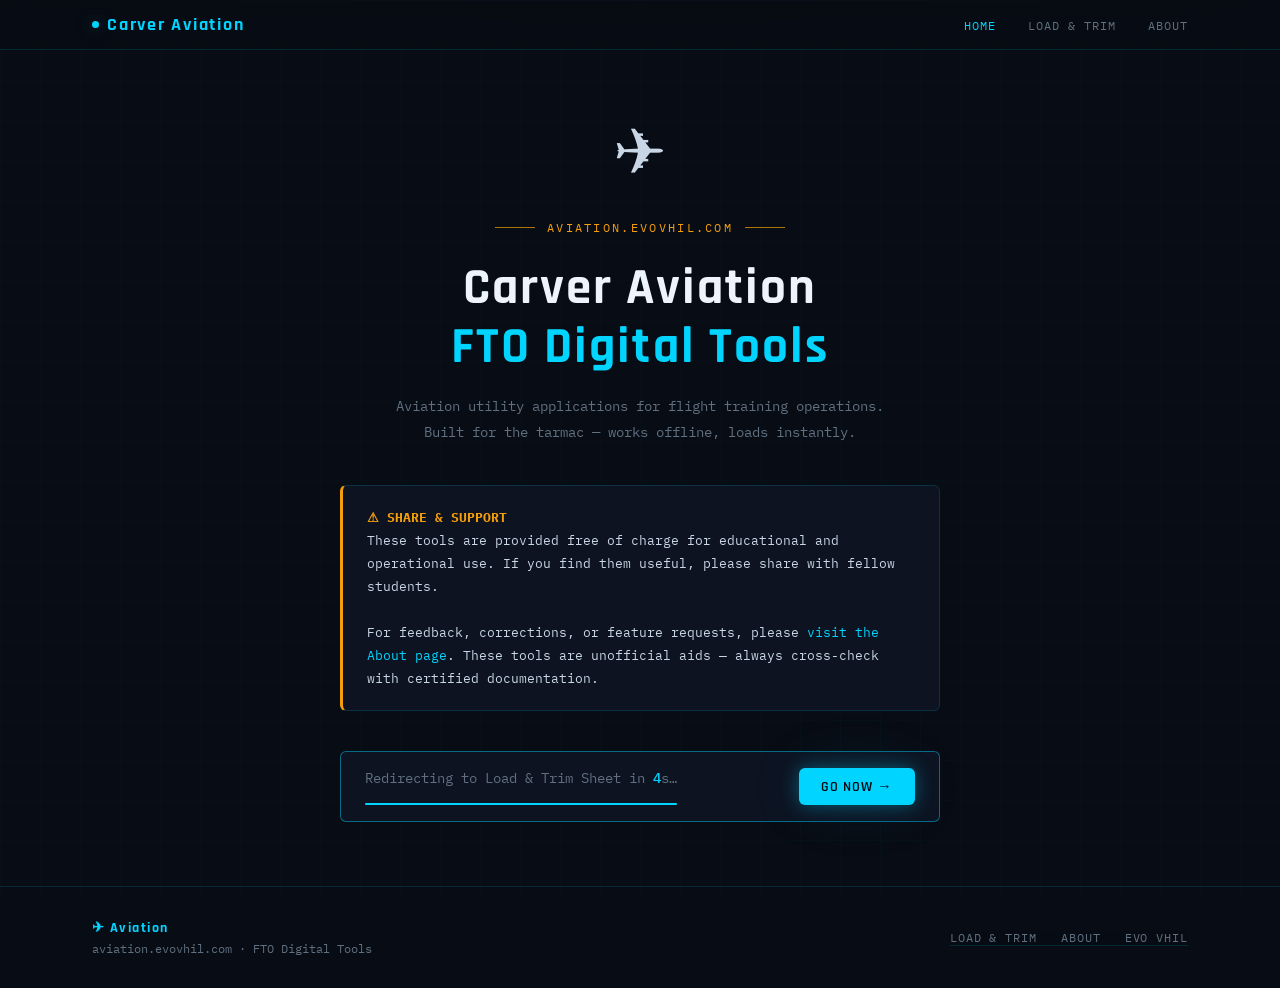
==== index.html @ 6cc7aa6f "Create index.html" ====
<!DOCTYPE html>
<html lang="en">
<head>
  <meta charset="UTF-8" />
  <meta name="viewport" content="width=device-width, initial-scale=1.0" />
  <title>Aviation — Vishal Bagade</title>

  <meta name="author" content="Vishal Bagade">
  <meta name="description" content="Aviation tools and utilities by Vishal Bagade — Carver Aviation FTO projects.">
  <meta name="robots" content="index, follow">

  <!-- GA4 -->
  <script async src="https://www.googletagmanager.com/gtag/js?id=G-EVS54RD7KM"></script>
  <script>
    window.dataLayer = window.dataLayer || [];
    function gtag(){dataLayer.push(arguments);}
    gtag('js', new Date());
    gtag('config', 'G-EVS54RD7KM');
  </script>
  <script>
    function trackEvent(name, params = {}) { gtag('event', name, params); }
  </script>

  <!-- GoatCounter -->
  <script data-goatcounter="https://evo-vhil.goatcounter.com/count" async src="//gc.zgo.at/count.js"></script>

  <!-- Auto-redirect after 5 seconds -->
  <meta http-equiv="refresh" content="5;url=/load-and-trim/">

  <link rel="icon" href="/favicon.ico">
  <link rel="icon" type="image/png" sizes="32x32" href="/favicon.png">
  <link rel="apple-touch-icon" href="/apple-touch-icon.png">

  <link rel="preconnect" href="https://fonts.googleapis.com">
  <link rel="preconnect" href="https://fonts.gstatic.com" crossorigin>
  <link href="https://fonts.googleapis.com/css2?family=Rajdhani:wght@400;500;600;700&family=IBM+Plex+Mono:wght@300;400;500&display=swap" rel="stylesheet">

  <style>
    :root {
      --bg:       #080c14;
      --bg-card:  #0d1321;
      --border:   rgba(0,212,255,0.15);
      --border-hi:rgba(0,212,255,0.45);
      --cyan:     #00d4ff;
      --cyan-dim: rgba(0,212,255,0.08);
      --amber:    #f59e0b;
      --text:     #c8d6e5;
      --text-dim: #607080;
      --text-hi:  #eef4fb;
      --mono:     'IBM Plex Mono', monospace;
      --head:     'Rajdhani', sans-serif;
      --glow:     0 0 18px rgba(0,212,255,0.35), 0 0 60px rgba(0,212,255,0.10);
      --radius:   6px;
    }
    *, *::before, *::after { box-sizing: border-box; margin: 0; padding: 0; }
    html { scroll-behavior: smooth; }
    body {
      background: var(--bg);
      color: var(--text);
      font-family: var(--head), sans-serif;
      min-height: 100vh;
      display: flex;
      flex-direction: column;
      overflow-x: hidden;
    }
    body::before {
      content: '';
      position: fixed; inset: 0;
      background-image:
        linear-gradient(rgba(0,212,255,0.025) 1px, transparent 1px),
        linear-gradient(90deg, rgba(0,212,255,0.025) 1px, transparent 1px);
      background-size: 40px 40px;
      pointer-events: none; z-index: 0;
    }
    body::after {
      content: '';
      position: fixed; top: 0; left: 0; right: 0; height: 1px;
      background: linear-gradient(90deg, transparent, var(--cyan), transparent);
      opacity: 0.6; pointer-events: none; z-index: 100;
    }

    /* Scan line */
    @keyframes scan { 0% { transform: translateY(-100%); } 100% { transform: translateY(100vh); } }
    .scanline {
      position: fixed; top: 0; left: 0; right: 0; height: 3px;
      background: linear-gradient(180deg, transparent, rgba(0,212,255,0.04), transparent);
      animation: scan 8s linear infinite;
      pointer-events: none; z-index: 99;
    }

    /* Nav */
    nav {
      position: sticky; top: 0; z-index: 200;
      background: rgba(8,12,20,0.92);
      backdrop-filter: blur(12px);
      border-bottom: 1px solid var(--border);
    }
    .nav-inner {
      display: flex; align-items: center; justify-content: space-between;
      padding: 0.85rem 2rem; max-width: 1160px; margin: 0 auto;
    }
    .nav-logo {
      font-family: var(--head); font-size: 1.1rem; font-weight: 700;
      color: var(--cyan); letter-spacing: 0.1em;
      display: flex; align-items: center; gap: 0.5rem;
      text-decoration: none;
    }
    .nav-logo .dot { width: 7px; height: 7px; background: var(--cyan); border-radius: 50%; box-shadow: var(--glow); }
    .nav-links { display: flex; gap: 2rem; }
    .nav-links a {
      font-family: var(--mono); font-size: 0.78rem; letter-spacing: 0.08em;
      color: var(--text-dim); text-transform: uppercase; text-decoration: none;
      transition: color 0.2s;
    }
    .nav-links a:hover, .nav-links a.active { color: var(--cyan); }

    /* Main content */
    main {
      flex: 1; display: flex; align-items: center; justify-content: center;
      padding: 4rem 2rem; position: relative; z-index: 1;
    }
    .splash {
      max-width: 600px; text-align: center;
    }
    .splash-icon {
      font-size: 4rem; margin-bottom: 1.5rem; display: block;
      animation: float 3s ease-in-out infinite;
    }
    @keyframes float {
      0%, 100% { transform: translateY(0); }
      50% { transform: translateY(-10px); }
    }
    .splash-eyebrow {
      font-family: var(--mono); font-size: 0.72rem; letter-spacing: 0.2em;
      text-transform: uppercase; color: var(--amber);
      display: flex; align-items: center; justify-content: center;
      gap: 0.75rem; margin-bottom: 1.5rem;
    }
    .splash-eyebrow::before, .splash-eyebrow::after {
      content: ''; width: 40px; height: 1px; background: var(--amber); opacity: 0.7;
    }
    h1 {
      font-family: var(--head); font-size: clamp(2rem, 6vw, 3.2rem); font-weight: 700;
      color: var(--text-hi); letter-spacing: 0.04em; line-height: 1.15;
      margin-bottom: 1rem;
    }
    h1 span { color: var(--cyan); }
    .splash-sub {
      font-family: var(--mono); font-size: 0.9rem; color: var(--text-dim);
      margin-bottom: 2.5rem; line-height: 1.8;
    }
    .disclaimer {
      background: var(--bg-card);
      border: 1px solid var(--border);
      border-left: 3px solid var(--amber);
      border-radius: var(--radius);
      padding: 1.25rem 1.5rem;
      font-family: var(--mono); font-size: 0.8rem; color: var(--text);
      line-height: 1.8; text-align: left; margin-bottom: 2.5rem;
    }
    .disclaimer strong { color: var(--amber); }
    .disclaimer a { color: var(--cyan); text-decoration: none; }
    .disclaimer a:hover { color: var(--text-hi); }

    /* Countdown */
    .redirect-bar {
      background: var(--bg-card);
      border: 1px solid var(--border-hi);
      border-radius: var(--radius);
      padding: 1rem 1.5rem;
      font-family: var(--mono); font-size: 0.85rem; color: var(--text-dim);
      display: flex; align-items: center; justify-content: space-between;
      gap: 1rem; flex-wrap: wrap;
    }
    .redirect-bar span { color: var(--cyan); font-weight: 500; }
    .btn-go {
      display: inline-flex; align-items: center;
      font-family: var(--head); font-weight: 600; letter-spacing: 0.07em;
      font-size: 0.9rem; padding: 0.6rem 1.4rem; border-radius: var(--radius);
      background: var(--cyan); color: #050810; text-decoration: none;
      box-shadow: var(--glow); transition: all 0.22s; text-transform: uppercase;
      white-space: nowrap;
    }
    .btn-go:hover { background: #20e5ff; transform: translateY(-1px); }

    /* Progress bar */
    .progress-track {
      height: 2px; background: var(--border); border-radius: 2px;
      margin-top: 1rem; overflow: hidden;
    }
    .progress-fill {
      height: 100%; background: var(--cyan);
      box-shadow: 0 0 8px var(--cyan);
      animation: progress 5s linear forwards;
    }
    @keyframes progress { from { width: 0%; } to { width: 100%; } }

    /* Footer */
    footer {
      border-top: 1px solid var(--border); padding: 2rem 0;
      position: relative; z-index: 1;
    }
    .footer-inner {
      display: flex; justify-content: space-between; align-items: center;
      flex-wrap: wrap; gap: 1rem;
      max-width: 1160px; margin: 0 auto; padding: 0 2rem;
    }
    .footer-brand { font-family: var(--head); font-size: 0.9rem; font-weight: 700; color: var(--cyan); letter-spacing: 0.1em; }
    .footer-meta { font-family: var(--mono); font-size: 0.72rem; color: var(--text-dim); margin-top: 0.25rem; }
    .footer-nav { display: flex; gap: 1.5rem; flex-wrap: wrap; }
    .footer-nav a {
      font-family: var(--mono); font-size: 0.72rem; color: var(--text-dim);
      text-transform: uppercase; letter-spacing: 0.08em; text-decoration: none; transition: color 0.2s;
    }
    .footer-nav a:hover { color: var(--cyan); }

    /* Hamburger */
    .nav-hamburger {
      display: none; flex-direction: column; justify-content: center; align-items: center;
      gap: 5px; width: 36px; height: 36px; background: transparent;
      border: 1px solid var(--border); border-radius: var(--radius); cursor: pointer; padding: 0;
    }
    .nav-hamburger span { display: block; width: 18px; height: 1.5px; background: var(--text-dim); border-radius: 2px; transition: all 0.25s ease; transform-origin: center; }
    .nav-hamburger.open span:nth-child(1) { transform: translateY(6.5px) rotate(45deg); background: var(--cyan); }
    .nav-hamburger.open span:nth-child(2) { opacity: 0; transform: scaleX(0); }
    .nav-hamburger.open span:nth-child(3) { transform: translateY(-6.5px) rotate(-45deg); background: var(--cyan); }

    @media (max-width: 640px) {
      .nav-hamburger { display: flex; }
      .nav-links {
        display: none; position: fixed; top: 49px; left: 0; right: 0;
        background: rgba(8,12,20,0.97); backdrop-filter: blur(16px);
        border-bottom: 1px solid var(--border);
        flex-direction: column; gap: 0; padding: 0.5rem 0 1rem; z-index: 199;
      }
      .nav-links.open { display: flex; }
      .nav-links a { padding: 0.75rem 2rem; font-size: 0.82rem; border-bottom: 1px solid rgba(0,212,255,0.05); }
      .nav-links a:last-child { border-bottom: none; }
      .footer-inner { flex-direction: column; }
    }
  </style>
</head>
<body>
<div class="scanline"></div>

<nav>
  <div class="nav-inner">
    <a href="/" class="nav-logo">
      <span class="dot"></span> Carver Aviation
    </a>
    <button class="nav-hamburger" id="navToggle" aria-label="Toggle navigation" aria-expanded="false">
      <span></span><span></span><span></span>
    </button>
    <div class="nav-links" id="navLinks">
      <a href="/" class="active">Home</a>
      <a href="/load-and-trim/">Load &amp; Trim</a>
      <a href="/about.html">About</a>
    </div>
  </div>
</nav>

<main>
  <div class="splash">
    <span class="splash-icon">✈</span>
    <div class="splash-eyebrow">aviation.evovhil.com</div>
    <h1>Carver Aviation<br><span>FTO Digital Tools</span></h1>
    <p class="splash-sub">
      Aviation utility applications for flight training operations.<br>
      Built for the tarmac — works offline, loads instantly.
    </p>

    <div class="disclaimer">
      <strong>⚠ SHARE &amp; SUPPORT</strong><br>
      These tools are provided free of charge for educational and operational use. 
      If you find them useful, please share with fellow students.<br><br>
      For feedback, corrections, or feature requests, please 
      <a href="/about.html">visit the About page</a>.
      These tools are unofficial aids — always cross-check with certified documentation.
    </div>

    <div class="redirect-bar">
      <div>
        Redirecting to Load &amp; Trim Sheet in <span id="countdown">5</span>s…
        <div class="progress-track"><div class="progress-fill"></div></div>
      </div>
      <a href="/load-and-trim/" class="btn-go" onclick="trackEvent('redirect_cta_click')">Go Now →</a>
    </div>
  </div>
</main>

<footer>
  <div class="footer-inner">
    <div>
      <div class="footer-brand">✈ Aviation</div>
      <div class="footer-meta">aviation.evovhil.com · FTO Digital Tools</div>
    </div>
    <nav class="footer-nav">
      <a href="/load-and-trim/">Load &amp; Trim</a>
      <a href="/about.html">About</a>
      <a href="https://evovhil.com/">EVO vHIL</a>
    </nav>
  </div>
</footer>

<script>
// Countdown timer
let t = 5;
const el = document.getElementById('countdown');
const interval = setInterval(() => {
  t--;
  if (el) el.textContent = t;
  if (t <= 0) {
    clearInterval(interval);
    window.location.href = '/load-and-trim/';
  }
}, 1000);

// GoatCounter time tracking
let startTime = Date.now();
window.addEventListener("beforeunload", function () {
  let timeSpent = Math.round((Date.now() - startTime) / 1000);
  if (timeSpent > 5) {
    navigator.sendBeacon("https://evo-vhil.goatcounter.com/count",
      JSON.stringify({ path: location.pathname + "#time-" + timeSpent, event: true }));
  }
});

// Hamburger
const navToggle = document.getElementById('navToggle');
const navLinks  = document.getElementById('navLinks');
if (navToggle && navLinks) {
  navToggle.addEventListener('click', () => {
    const isOpen = navLinks.classList.toggle('open');
    navToggle.classList.toggle('open', isOpen);
    navToggle.setAttribute('aria-expanded', isOpen);
  });
  navLinks.querySelectorAll('a').forEach(a => {
    a.addEventListener('click', () => {
      navLinks.classList.remove('open');
      navToggle.classList.remove('open');
      navToggle.setAttribute('aria-expanded', 'false');
    });
  });
  document.addEventListener('click', e => {
    if (!navToggle.contains(e.target) && !navLinks.contains(e.target)) {
      navLinks.classList.remove('open');
      navToggle.classList.remove('open');
      navToggle.setAttribute('aria-expanded', 'false');
    }
  });
}
</script>
</body>
</html>
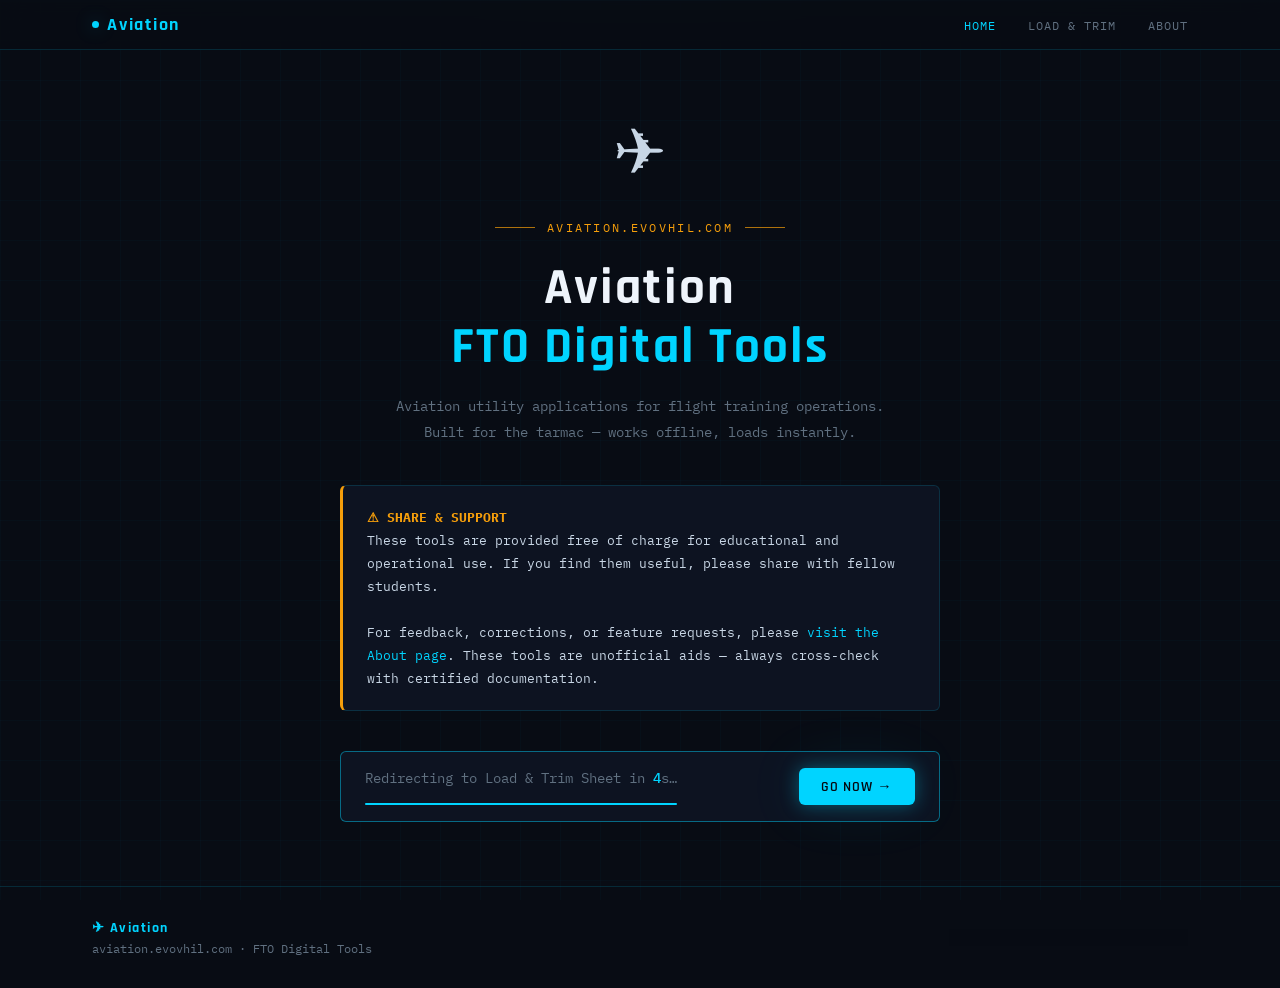
==== commit eed677d0: "Update index.html" ====
--- a/index.html
+++ b/index.html
@@ -246,7 +246,7 @@
 <nav>
   <div class="nav-inner">
     <a href="/" class="nav-logo">
-      <span class="dot"></span> Carver Aviation
+      <span class="dot"></span>Aviation
     </a>
     <button class="nav-hamburger" id="navToggle" aria-label="Toggle navigation" aria-expanded="false">
       <span></span><span></span><span></span>
@@ -263,7 +263,7 @@
   <div class="splash">
     <span class="splash-icon">✈</span>
     <div class="splash-eyebrow">aviation.evovhil.com</div>
-    <h1>Carver Aviation<br><span>FTO Digital Tools</span></h1>
+    <h1>Aviation<br><span>FTO Digital Tools</span></h1>
     <p class="splash-sub">
       Aviation utility applications for flight training operations.<br>
       Built for the tarmac — works offline, loads instantly.
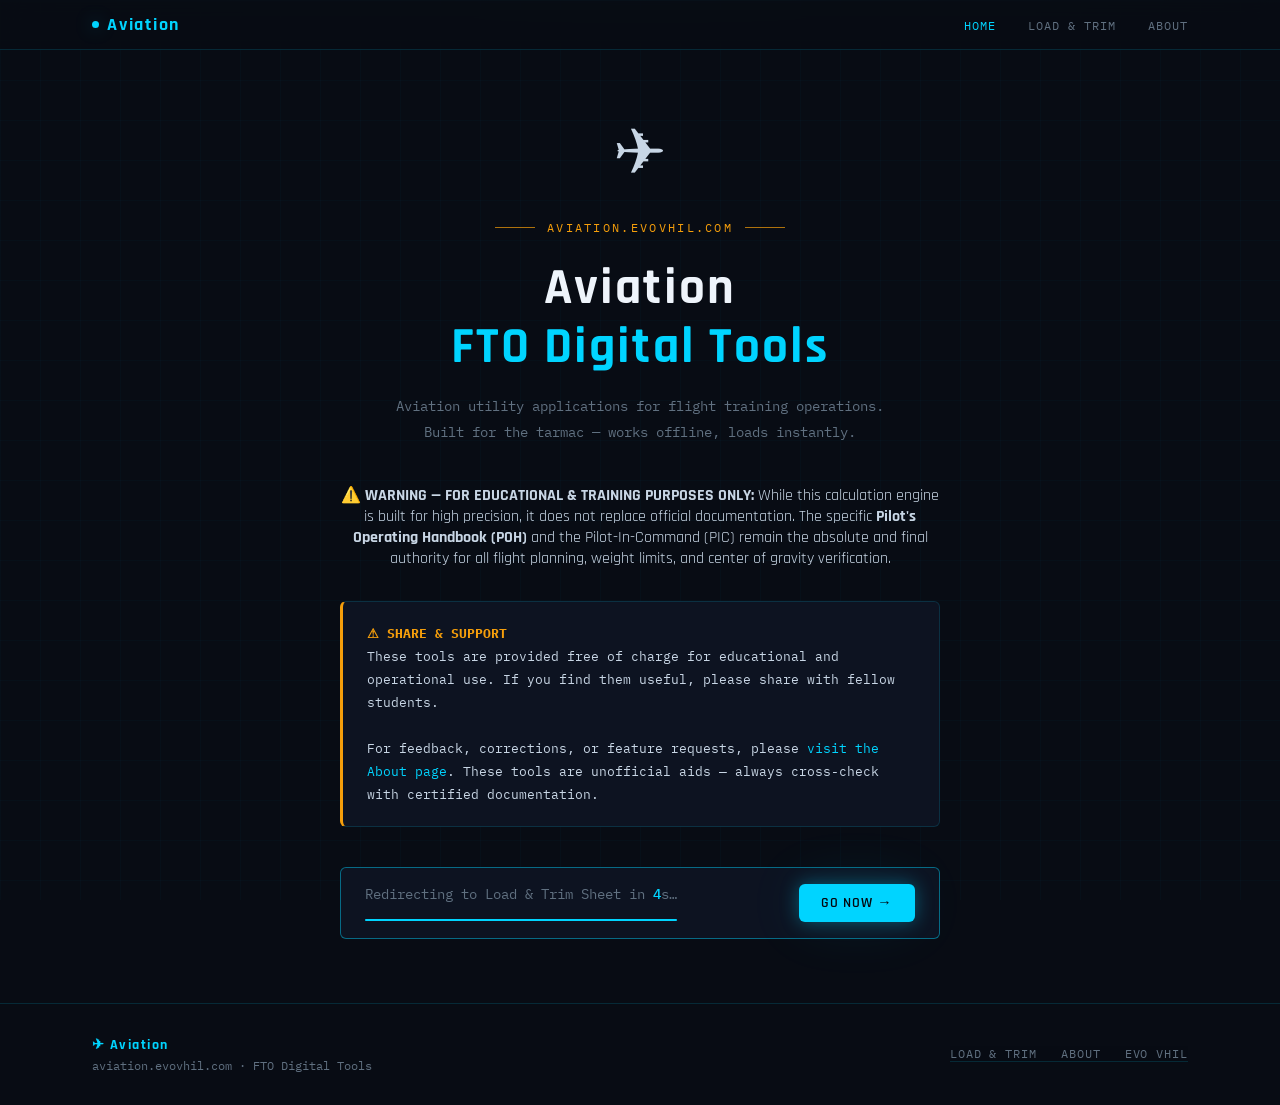
==== commit 0e4b2024: "Update index.html" ====
--- a/index.html
+++ b/index.html
@@ -268,7 +268,12 @@
       Aviation utility applications for flight training operations.<br>
       Built for the tarmac — works offline, loads instantly.
     </p>
-
+  <div class="container" style="margin-bottom: 2rem;">
+  <div class="disclaimer-strip">
+    <span class="note-icon" style="font-size: 1rem; vertical-align: middle;">⚠️</span> 
+    <strong>WARNING — FOR EDUCATIONAL & TRAINING PURPOSES ONLY:</strong> While this calculation engine is built for high precision, it does not replace official documentation. The specific <strong>Pilot's Operating Handbook (POH)</strong> and the Pilot-In-Command (PIC) remain the absolute and final authority for all flight planning, weight limits, and center of gravity verification. 
+  </div>
+</div>
     <div class="disclaimer">
       <strong>⚠ SHARE &amp; SUPPORT</strong><br>
       These tools are provided free of charge for educational and operational use. 
